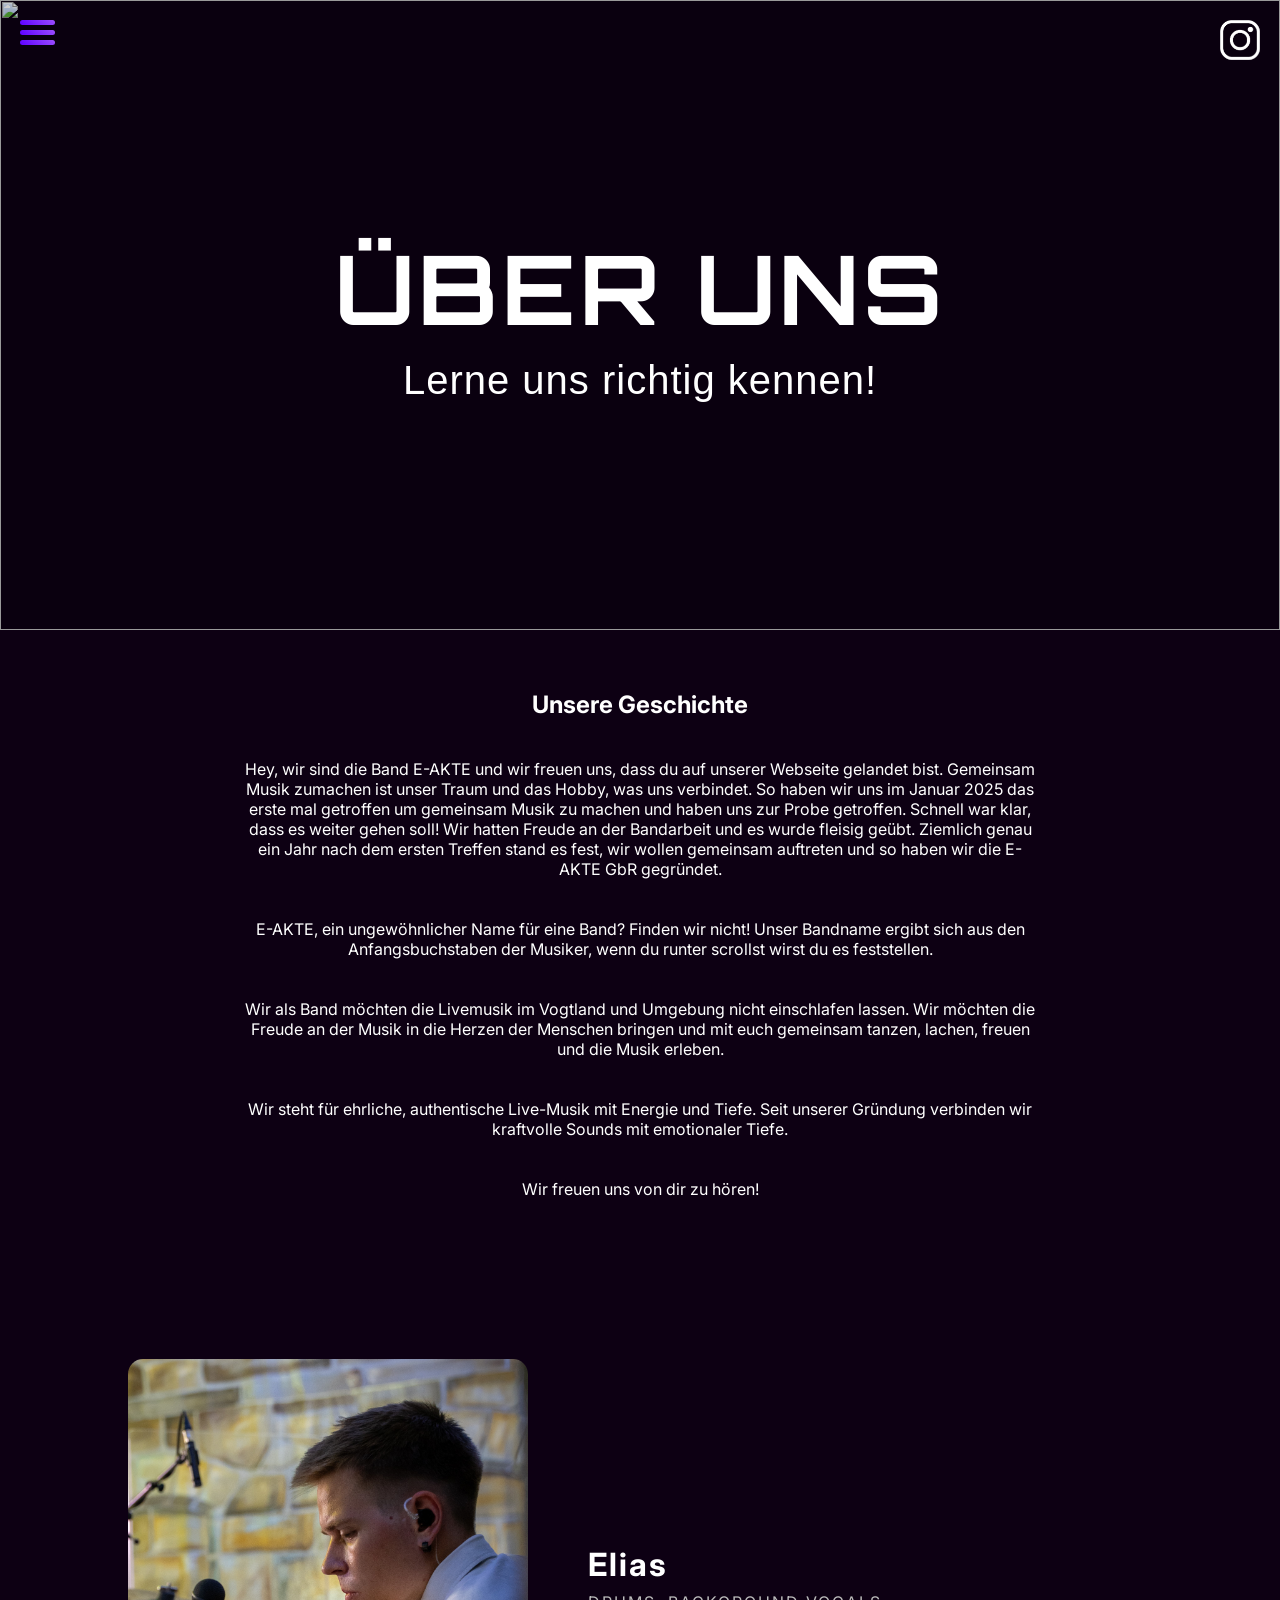
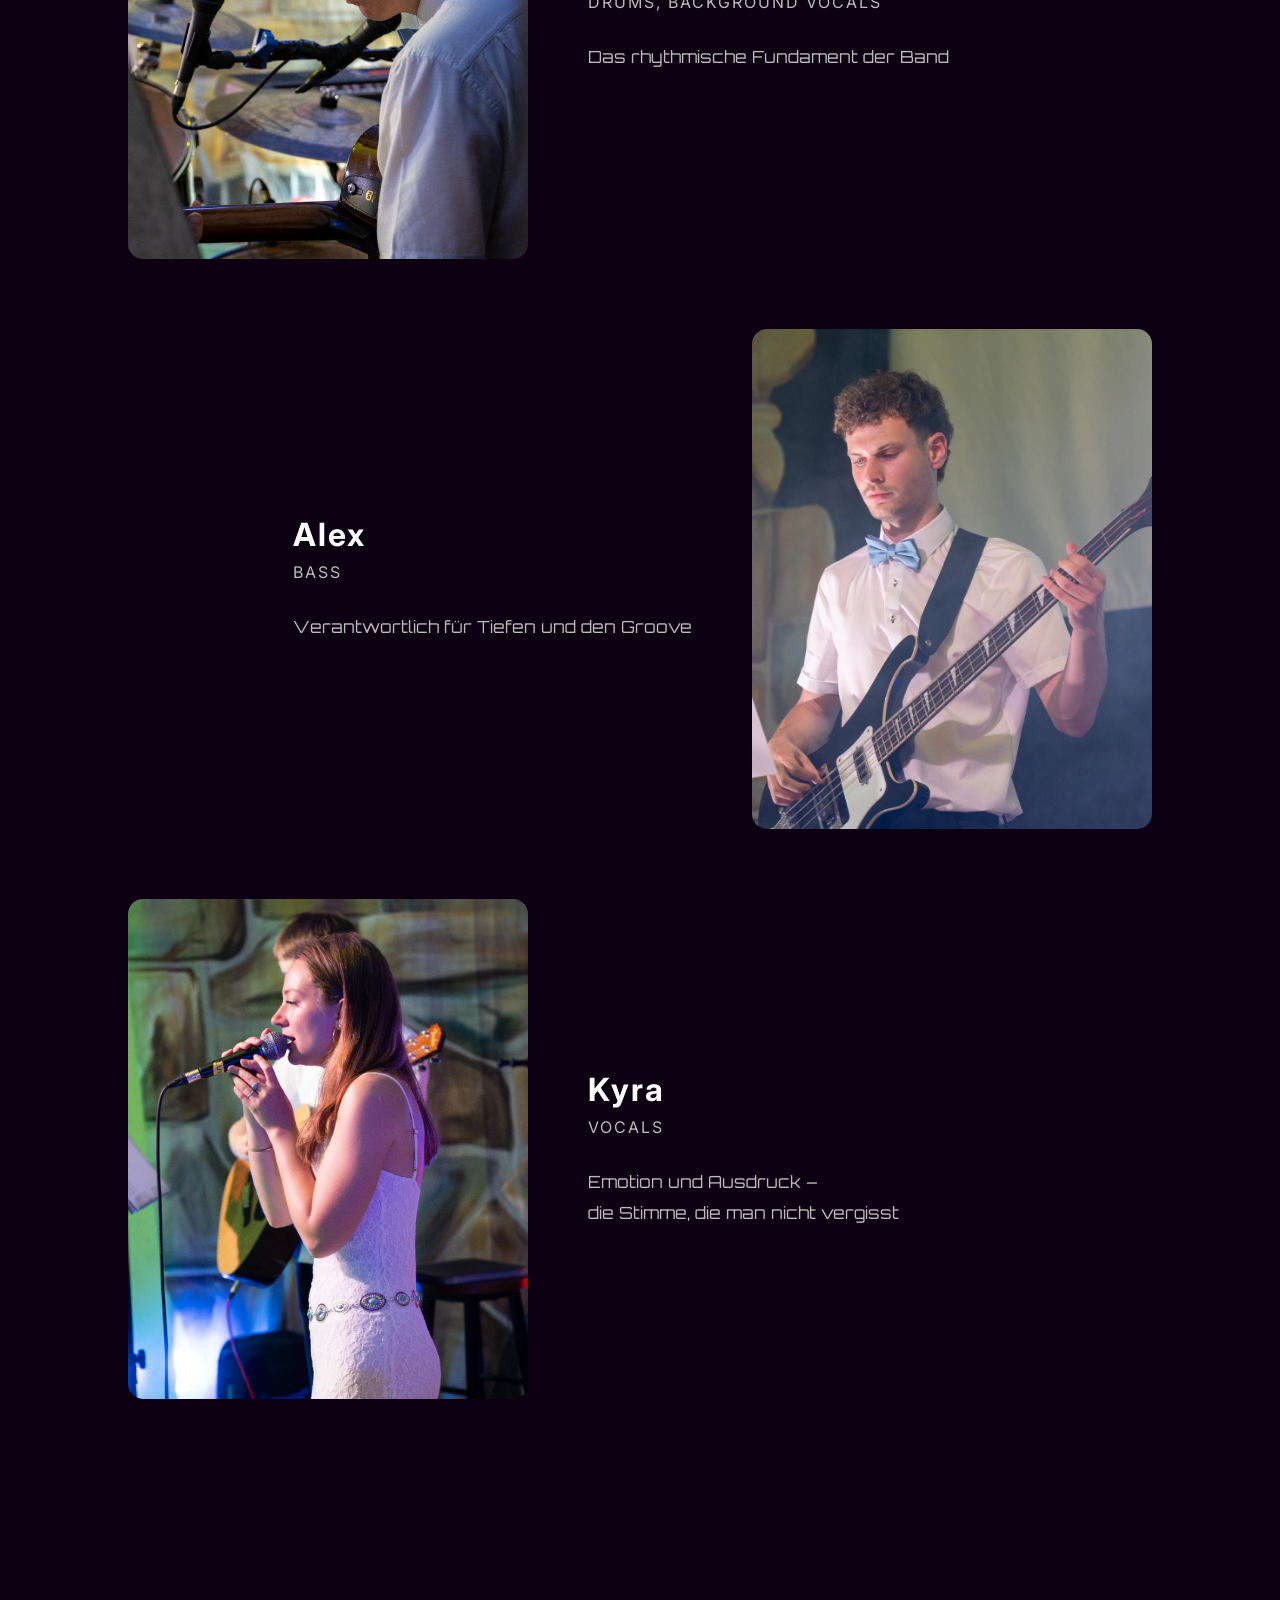
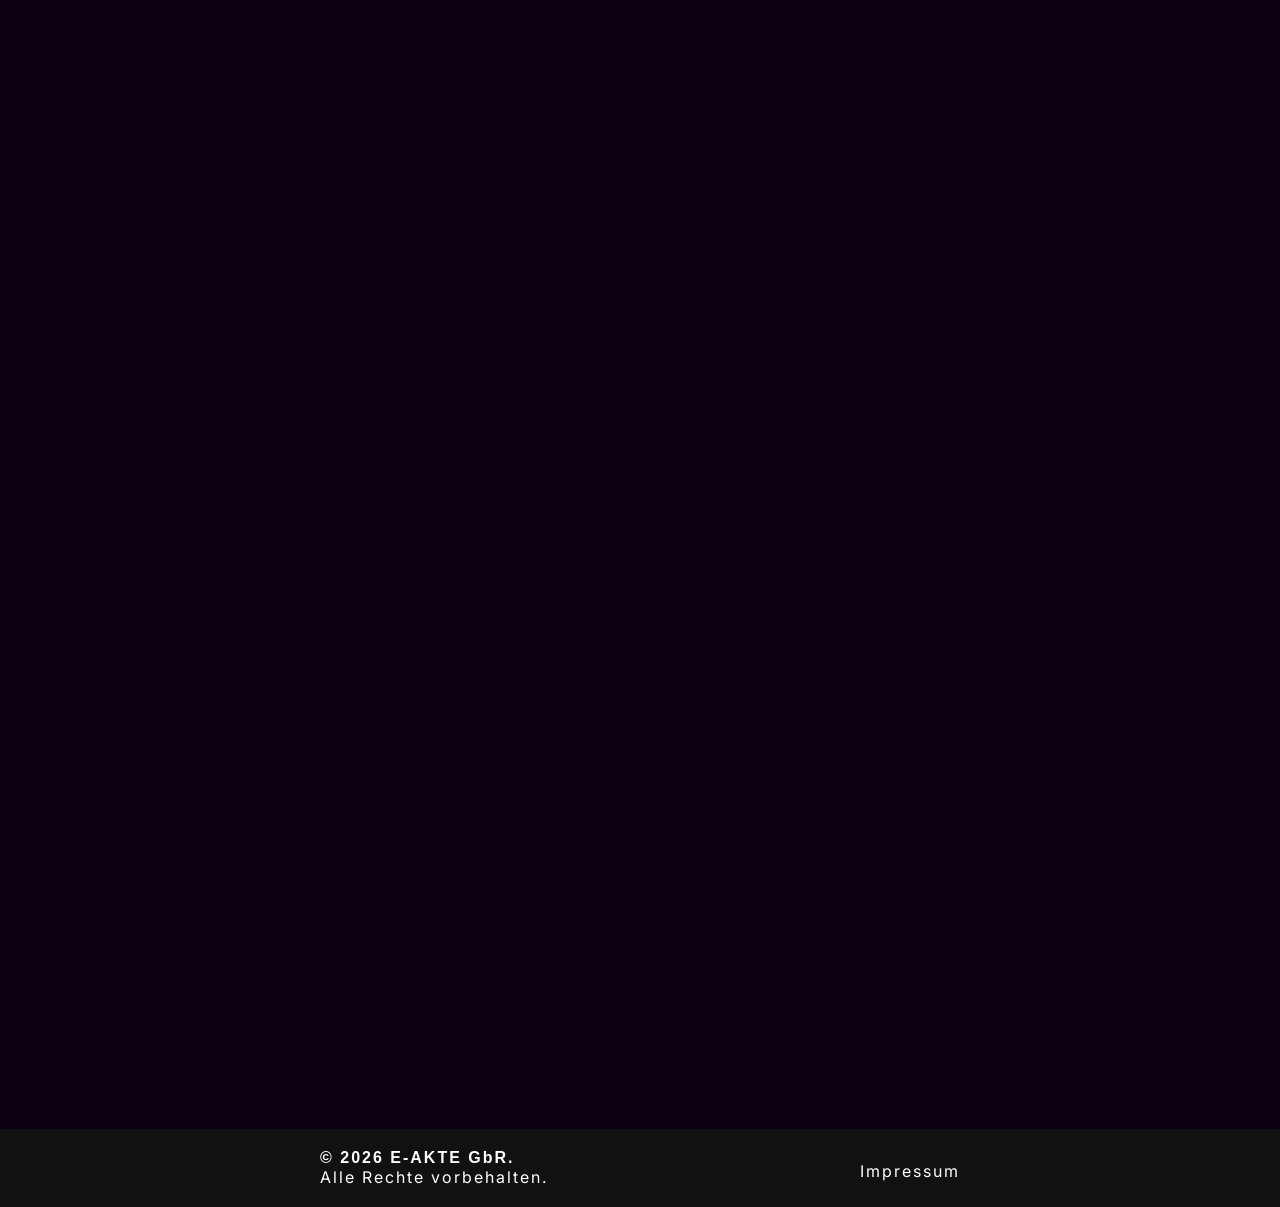
==== about.html @ b31c9beb "v0.1 Bandwebsite" ====
<!DOCTYPE html>
<html lang="de">
<head>
    <link href="https://fonts.googleapis.com/css2?family=Orbitron:wght@500;700&family=Inter:wght@300;400;500&display=swap" rel="stylesheet">
    <meta charset="UTF-8">
    <meta name="viewport" content="width=device-width, initial-scale=1.0">
    <title>Über Uns | E-AKTE</title>
    <link rel="stylesheet" href="style.css">
</head>
<body>


<!-- HERO -->
<header class="sub-hero">
    <img src="Bilder/IMG_6491.JPG" class="bg">
    <div class="overlay"></div>

    <div class="hero-content small">
        <h1 class="page-title">ÜBER UNS</h1>
        <p class="slogan" style="margin-top:10px;">Lerne uns richtig kennen!</p>
    </div>

    <!-- Instagram -->
    <a href="https://www.instagram.com/eakte.band?igsh=cmxIZTd5eHU3dXhm" target="_blank" class="social-icon">
        <img src="Bilder/INSTA.png" alt="Instagram">
    </a>

    <!-- Hamburger -->
    <div class="hamburger" id="hamburger">
        <span></span>
        <span></span>
        <span></span>
    </div>

    <!-- Side Menü -->
    <nav class="side-menu" id="side-menu">
        <a href="index.html">Home</a>
        <a href="live.html">Live</a>
        <a href="galerie.html">Galerie</a>
        <a href="contact.html">Kontakt</a>
    </nav>
</header>


<!-- STORY SECTION -->
<section class="about-section">
    <div class="about-container">
        <h2>Unsere Geschichte</h2>
        <p>
            Hey, wir sind die Band E-AKTE und wir freuen uns, dass du auf unserer Webseite gelandet bist.
            Gemeinsam Musik zumachen ist unser Traum und das Hobby, was uns verbindet. So haben wir uns
            im Januar 2025 das erste mal getroffen um gemeinsam Musik zu machen und haben uns zur Probe
            getroffen. Schnell war klar, dass es weiter gehen soll! Wir hatten Freude an der Bandarbeit
            und es wurde fleisig geübt. Ziemlich genau ein Jahr nach dem ersten Treffen stand es fest,
            wir wollen gemeinsam auftreten und so haben wir die E-AKTE GbR gegründet.
        </p>
        <p>
            E-AKTE, ein ungewöhnlicher Name für eine Band? Finden wir nicht!
            Unser Bandname ergibt sich aus den Anfangsbuchstaben der Musiker, wenn du runter scrollst wirst du es feststellen.
        </p>
        <p>
            Wir als Band möchten die Livemusik im Vogtland und Umgebung nicht einschlafen lassen.
            Wir möchten die Freude an der Musik in die Herzen der Menschen bringen und mit euch gemeinsam
            tanzen, lachen, freuen und die Musik erleben.
        </p>
        <p>
            Wir steht für ehrliche, authentische Live-Musik mit Energie und Tiefe.  
            Seit unserer Gründung verbinden wir kraftvolle Sounds mit emotionaler Tiefe.
        </p>
        <p>
            Wir freuen uns von dir zu hören!
        </p>
    </div>
</section>


<!-- MEMBERS SECTION -->
<section class="members-section">

    <div class="member fade-in">
        <img src="Bilder/drums.jpg">
        <div class="member-text">
            <h3>Elias</h3>
            <h4>Drums, Background Vocals</h4>
            <p>Das rhythmische Fundament der Band</p>
        </div>
    </div>

    <div class="member fade-in reverse">
        <img src="Bilder/bass.jpg">
        <div class="member-text">
            <h3>Alex</h3>
            <h4>Bass</h4>
            <p>Verantwortlich für Tiefen und den Groove</p>
        </div>
    </div>

    <div class="member fade-in">
        <img src="Bilder/vocals.jpg">
        <div class="member-text">
            <h3>Kyra</h3>
            <h4>Vocals</h4>
            <p>Emotion und Ausdruck – </p>
            <p>die Stimme, die man nicht vergisst</p>
        </div>
    </div>

    <div class="member fade-in reverse">
        <img src="Bilder/synth.jpg">
        <div class="member-text">
            <h3>Tristan</h3>
            <h4>Synthesizer, Orgel, Akkordeon</h4>
            <p>Atmosphäre, Fläche und moderne Klangwelten</p>
        </div>
    </div>

    <div class="member fade-in">
        <img src="Bilder/guitar.jpg">
        <div class="member-text">
            <h3>Emil</h3>
            <h4>Gitarre</h4>
            <p>Markante Riffs, energiegeladene Soli </p>
            <p>und treibende Dynamik</p>
        </div>
    </div>

</section>


<footer class="site-footer">
    <div class="footer-container">
        <div class="footer-left">
            <p class="band-name">© 2026 E-AKTE GbR.</p>
            <p>Alle Rechte vorbehalten.</p>
        </div>
        <div class="footer-right">
            <a href="impressum.html" class="footer-link">Impressum</a>
        </div>
    </div>
</footer>


<script>
// Hamburger
const hamburger = document.getElementById('hamburger');
const sideMenu = document.getElementById('side-menu');

hamburger.addEventListener('click', () => {
    sideMenu.classList.toggle('open');
    hamburger.classList.toggle('active');
});

// Auto-close beim Scrollen
window.addEventListener('scroll', () => {
    if(sideMenu.classList.contains('open')){
        sideMenu.classList.remove('open');
        hamburger.classList.remove('active');
    }
});

// Scroll Animation
const faders = document.querySelectorAll('.fade-in');

const appearOptions = {
    threshold: 0.3
};

const appearOnScroll = new IntersectionObserver(function(entries){
    entries.forEach(entry => {
        if(entry.isIntersecting){
            entry.target.classList.add('visible');
        } else {
            entry.target.classList.remove('visible');
        }
    });
}, appearOptions);

faders.forEach(fader => {
    appearOnScroll.observe(fader);
});

document.addEventListener("DOMContentLoaded", function(){

const scrollBtn = document.getElementById("scrollTopBtn");

window.addEventListener("scroll", function(){

    if(window.scrollY > window.innerHeight){
        scrollBtn.classList.add("show");
    }else{
        scrollBtn.classList.remove("show");
    }

});

scrollBtn.addEventListener("click", function(){

    window.scrollTo({
        top: 0,
        behavior: "smooth"
    });

});

});
</script>

<button id="scrollTopBtn">
    <span class="arrow-up"></span>
</button>

</body>
</html>
---- style.css ----
* {
    margin: 0;
    padding: 0;
    box-sizing: border-box;
}

body {
    font-family: 'Inter', sans-serif;
    background: #0d0013;
    color: white;
    overflow-x: hidden;
}

.social-icon {
    position: absolute;
    top: 20px;     /* Abstand vom oberen Rand */
    right: 20px;   /* Abstand vom rechten Rand */
    z-index: 3;    /* über Hero-Content */
    width: 40px;   /* Größe des Symbols */
    height: 40px;
    display: block;
    transition: transform 0.3s, opacity 0.3s;
}

.social-icon img {
    width: 100%;
    height: 100%;
    object-fit: contain;
}

/* Hover-Effekt */
.social-icon:hover {
    transform: scale(1.1);
    opacity: 0.8;
}

.hero {
    position: relative;
    height: 100vh;
    overflow: hidden;
}

.slogan {
    color: white;
    font-size: 2.5rem;
    text-align: center;
    margin-top: 20px;        
    font-family: 'Mistral', sans-serif;
    letter-spacing: 1px;

    opacity: 0;               /* unsichtbar starten */
    transform: translateY(20px); /* leicht nach unten verschoben */
    animation: fadeInUp 1.5s ease forwards;
    animation-delay: 0.5s;    /* Verzögerung nach Logo */
}

/* Keyframes für fade-in + Slide-up */
@keyframes fadeInUp {
    to {
        opacity: 1;
        transform: translateY(0);
    }
}

.bg {
    position: fixed;  
    width: 100%;
    height: 100%;
    object-fit: cover;
    top: 0;
    left: 0;
    z-index: -2;   
    transition: filter 0.1s linear;  /* weiche Übergänge */    
}
.overlay {
    position: absolute;     /* liegt nur über das Hintergrundbild */
    top: 0;
    left: 0;
    width: 100%;
    height: 100%;
    background: rgba(0,0,0,0.2); /* Ausgangsdunkelheit */
    z-index: 0;             /* unter Logo & Slogan */
    pointer-events: none;
    transition: background 0.1s linear;
}

.hero-content {
    position: relative;
    z-index: 2;             /* über Overlay */
    display: flex;
    flex-direction: column;
    align-items: center;
    justify-content: center;
    height: 100%;
}

/* Hamburger Icon */
.hamburger {
    position: absolute;
    top: 20px;
    left: 20px;
    display: flex;
    flex-direction: column;
    justify-content: space-between;
    width: 35px;    /* etwas breiter */
    height: 25px;   /* etwas höher */
    cursor: pointer;
    z-index: 5;
}

.hamburger span {
    display: block;
    height: 5px;    /* dicker */
    width: 100%;
    border-radius: 3px; /* runde Enden */
    background: linear-gradient(45deg, #5d00ff, #9c4eff); /* Lila-Blau Verlauf */
    transition: all 0.4s ease;
}
/* Hover-Effekt */
.hamburger:hover span {
    transform: scaleX(1.2);
    filter: brightness(1.2);
}


/* Responsive Anpassung */
@media (max-width: 768px) {
    .hamburger {
        width: 30px;
        height: 20px;
    }

    .hamburger span {
        height: 4px;
    }
}

/* Side Menu */
.side-menu {
    position: fixed;
    top: 0;
    left: -250px;         /* versteckt links */
    width: 250px;
    height: 100%;
    background: #111;
    display: flex;
    flex-direction: column;
    padding: 100px 20px; /* Abstand vom oberen Rand */
    gap: 20px;
    transition: left 0.3s ease;
    z-index: 4;
}

/* Side Menu Texte */
.side-menu a {
    color: white;
    text-decoration: none;
    font-family: 'Orbitron', sans-serif;
    font-size: 1.8rem;                  /* groß und gut lesbar */
    letter-spacing: 2px;
    transition: all 0.3s ease;
    padding: 10px 0;
}

/* Hover Effekt */
.side-menu a:hover {
    color: #5d00ff;                     /* Lila passend zum Hamburger */
    transform: scale(1.1);              /* leicht vergrößern */
    text-shadow: 0 0 10px rgba(93,0,255,0.6);
}

/* Active state - geöffnet */
.side-menu.open {
    left: 0;
}

/* Animierte Öffnung */
.hamburger.active span:nth-child(1) {
    transform: rotate(45deg) translate(6px, 6px);
    background: linear-gradient(45deg, #ff6fcf, #5d00ff);
}

.hamburger.active span:nth-child(2) {
    opacity: 0;
}

.hamburger.active span:nth-child(3) {
    transform: rotate(-45deg) translate(6px, -6px);
    background: linear-gradient(45deg, #ff6fcf, #5d00ff);
}

/* Hover-Effekt */
.hamburger:hover {
    transform: scale(1.1);
    opacity: 0.8;
}

.logo {
    position: relative;      /* war vorher absolute */
    width: 90vw;
    max-width: 900px;
    margin-bottom: 30px;     /* Abstand zum Slogan */
    transform: translateY(-10%); /* leicht nach oben */
    z-index: 2;
}


/* Slide Effekt */
@keyframes slideUp {
    from {
        background-position: center 80%;
    }
    to {
        background-position: center 30%;
    }
}

/* MENU SECTION */

/* Menü-Section füllt Bildschirm */
/* Menü-Section */
.menu-section {
    width: 100%;
    height: 100vh;
    display: flex;
    justify-content: center;
    align-items: center;
    padding: 20px;
}

/* Container als Grid 2x2 */
.menu-container {
    display: grid;
    grid-template-columns: repeat(2, 1fr);
    grid-template-rows: repeat(2, 1fr);
    gap: 20px;
    width: 90%;
    max-width: 1200px;
    height: 90%;
}

/* Buttons Desktop: rechteckig */
.menu-button {
    font-family: 'Orbitron', sans-serif;
    padding: 20px;
    position: relative;
    display: flex;
    justify-content: center;
    align-items: center;
    text-decoration: none;
    color: white;
    font-size: clamp(2rem, 4vw, 3.5rem);
    font-weight: bold;
    letter-spacing: 1px;
    border-radius: 10px;
    overflow: hidden;
    background-size: cover;
    background-position: center;
    background-repeat: no-repeat;
    transition: transform 0.3s, color 0.3s, background 0.3s;
}

/* Overlay */
.menu-button::before {
    content: '';
    position: absolute;
    top: 0; left: 0;
    width: 100%; height: 100%;
    background: rgba(0,0,0,0.3);
    z-index: 0;
    border-radius: 10px;
    transition: background 0.3s;
}

/* Text über Overlay */
.menu-button {
    position: relative;
    z-index: 1;
}

/* Text im Button */
.menu-button span {
    display: block;
    width: 100%;
    text-align: center;
    transition: all 0.3s ease;
    font-family: 'Orbitron', sans-serif;
    font-size: 2.5rem;
    color: white; /* Ausgangsfarbe */
    z-index: 2;   /* sicherstellen, dass Text über Overlay liegt */
}

.menu-button:hover span {
    font-size: 4.2rem;            /* Schrift deutlich größer */
    color: black;  /* wichtig, überschreibt andere Regeln */
    letter-spacing: 1px;
}

/* Hover */
.menu-button:hover::before {
    background: rgba(255,255,255,0.7);
}
/* Hover Effekt */
.menu-button:hover {
    transform: scale(1.05);       /* Feld leicht größer */
}

/* MEDIA QUERY: Mobile → quadratische Buttons */
@media (max-width: 768px) {
    .menu-container {
        width: 100%;
        height: auto;       /* Höhe passt sich an */
    }

    .menu-button {
        aspect-ratio: 1 / 1;  /* Höhe = Breite */
        font-size: 1.5rem;    /* kleinere Schrift für Mobile */
        padding: 10px;        /* etwas weniger Padding */
    }

    .menu-button span {
        font-size: 1.5rem;    /* Schrift im Button anpassen */
    }

    .menu-button:hover span {
        font-size: 2rem;      /* etwas Vergrößerung beim Hover */
    }
}

/* Footer Grundstil */
.site-footer {
    width: 100%;
    padding: 20px 0;
    letter-spacing: 2px;
    background: #111;
    display: flex;
    justify-content: center;  /* Footer-Inhalt zentrieren */
}

.footer-container {
    display: flex;
    justify-content: space-between;  /* links/rechts maximal auseinander */
    align-items: center;
    width: 50%;                     /* Container breiter = mehr Abstand */
    max-width: 1200px;              /* optional für große Bildschirme */
    flex-wrap: wrap;
}

.footer-left p {
    margin: 0;
}

.band-name {
    font-family: 'Mistral', sans-serif;
    font-weight: bold;
    font-size: 1rem;
}

.footer-right {
    margin-top: 5px;  /* für kleine Screens */
}

.footer-link {
    color: white;
    text-decoration: none;
    transition: color 0.3s;
}

.footer-link:hover {
    color: #ccc;
}






/* CSS für Über uns */

/* SUB HERO */
.sub-hero {
    height: 70vh;
    position: relative;
    overflow: hidden;
}

.sub-hero .bg {
    position: absolute;
    width: 100%;
    height: 100%;
    object-fit: cover;
}

.page-title {
    font-family: 'Orbitron', sans-serif;
    color: white;
    font-size: clamp(3rem, 8vw, 6rem);
    letter-spacing: 4px;
}

/* ABOUT SECTION */
.about-section {
    padding: 60px 20px 60px 20px;
    text-align: center;
    background: #0d0013;
    color: white;
}

.about-section h2 {
    margin-bottom: 40px;
}

.about-section p {
    margin-bottom: 40px; /* Abstand zwischen den Absätzen größer */
}

.about-container {
    max-width: 800px;
    margin: auto;
}

/* MEMBERS */
.members-section {
    padding: 60px 10% 120px 10%;
    background: #0d0013;
}

.member.reverse {
    flex-direction: row-reverse;
}

.member img {
    width: 400px;
    height: 500px;
    object-fit: cover;
    border-radius: 15px;
}

/* Abstand zwischen Bandmitgliedern verkleinern */
.member {
    display: flex;
    align-items: center;
    gap: 60px;
    margin-bottom: 70px; /* vorher 120px */
}

/* Name */
.member-text h3 {
    font-size: 2rem;
    margin-bottom: 8px;
    letter-spacing: 2px;
    color: white;
}

/* Instrument */
.member-text h4 {
    font-size: 1rem;
    font-weight: 400;
    letter-spacing: 2px;
    color: #bbb;
    margin-bottom: 30px; /* MEHR Abstand zur Beschreibung */
    text-transform: uppercase;
}

/* Beschreibung */
.member-text p {
    font-family: 'Orbitron', sans-serif;
    color: #bbb;
    line-height: 1.8;
    font-size: 1.05rem;
}


.member-text {
    color: white;
    max-width: 500px;
}


/* Fade Animation */
.fade-in {
    opacity: 0;
    transform: translateY(40px);
    transition: all 1.2s cubic-bezier(.17,.67,.83,.67);
}

.fade-in.visible {
    opacity: 1;
    transform: translateY(0);
}

/* Responsive */
@media (max-width: 900px) {
    .member {
        flex-direction: column !important;
        text-align: center;
    }

    .member img {
        width: 100%;
        height: auto;
    }
}



/* KONTAKT INFO */
.contact-section {
    padding: 100px 10%;
    background: #0d0013;
    color: white;
    display: flex;
    justify-content: center;
    align-items: center;
    flex-direction: column;
    text-align: center;
}

.contact-container {
    max-width: 600px;
    width: 100%;
}

.contact-container h2 {
    font-size: 2.5rem;
    margin-bottom: 15px;
}

.contact-container p {
    margin-bottom: 20px;
    color: #aaa;
    line-height: 1.6;
}

.contact-info p {
    font-size: 1.2rem;
    margin: 10px 0;
}

.contact-info a {
    color: white;
    text-decoration: underline;
    transition: color 0.3s;
}

.contact-info a:hover {
    color: #ccc;
}

/* Responsive */
@media (max-width: 768px) {
    .contact-container {
        padding: 0 20px;
    }

    .contact-container h2 {
        font-size: 2rem;
    }

    .contact-info p {
        font-size: 1rem;
    }
}

@media (max-width: 768px) {

    .site-footer {
        padding: 10px 0;   /* vorher 20px → halb so hoch */
    }

    .footer-container {
        width: 90%;        /* statt 50%, besser für Mobile */
    }

    .footer-left p,
    .footer-link {
        font-size: 0.8rem; /* kleinere Schrift */
    }

    .band-name {
        font-size: 0.9rem;
    }
}


/* GALLERY SECTION */
.gallery-section {
    padding: 80px 10%;
    background: #0d0013;
    color: white;
}

.gallery-text {
    text-align: center;
    margin-bottom: 40px;  /* Abstand zwischen Text und Galerie */
}

.gallery-container {
    display: grid;
    grid-template-columns: repeat(auto-fit, minmax(200px, 1fr));
    gap: 15px;
}

/* Bilder */
.gallery-item {
    width: 100%;
    height: 200px;
    object-fit: cover;
    border-radius: 10px;
    cursor: pointer;
    transition: transform 0.3s;
    display: block;
}

.gallery-item:hover {
    transform: scale(1.05);
}



/* LIGHTBOX */
.lightbox {
    display: none;
    position: fixed;
    z-index: 2000;
    top: 0; left: 0;
    width: 100%;
    height: 100%;
    background: rgba(0,0,0,0.9);
    justify-content: center;
    align-items: center;
}

.lightbox-img {
    max-width: 85vw;
    max-height: 85vh;
    width: auto;
    height: auto;
    object-fit: contain;
    border-radius: 10px;
}

.lightbox .close {
    position: absolute;
    top: 20px;
    right: 30px;
    color: white;
    font-size: 3rem;
    cursor: pointer;
    font-weight: bold;
}


/* LIGHTBOX ARROWS */
.arrow {
    position: absolute;
    top: 50%;
    transform: translateY(-50%);
    font-size: 3rem;
    color: white;
    cursor: pointer;
    padding: 10px;
    user-select: none;
}

.arrow.left { left: 30px; }
.arrow.right { right: 30px; }

.arrow:hover {
    opacity: 0.7;
}

/* Bildzähler */
.image-counter {
    position: absolute;
    bottom: 20px;
    left: 50%;
    transform: translateX(-50%);
    color: white;
    font-size: 1rem;
    letter-spacing: 2px;
    background: rgba(0,0,0,0.5);
    padding: 6px 12px;
    border-radius: 6px;
}

/* Mobile kleiner */
@media (max-width: 768px) {
    .arrow {
        font-size: 2rem;
    }
}



.live-section {
    padding: 50px 5%;
    background: #000;
    display: flex;
    flex-direction: column;
    gap: 40px; /* Abstand zwischen Überschrift, Text und Boxen */
    align-items: center;
    text-align: center;
}

.live-section h2 {
    font-size: 2.5rem;
    margin-bottom: 10px;
}

.live-section p {
    font-size: 1.1rem;
    color: #bbb;
    margin-bottom: 40px;
    max-width: 800px;
}

.live-container {
    max-width: 900px;
    width: 100%;
    display: flex;
    flex-direction: column;
    gap: 30px;
    margin: auto;
}

.live-event {
    background: rgba(25,30,70,0.9);
    padding: 25px 30px;
    border-radius: 15px;
    cursor: pointer;
    transition: transform 0.3s, background 0.3s;
    text-align: left;
}

.live-event:hover {
    transform: translateY(-3px);
    background: rgba(35,40,90,0.95);
}

.live-event h3 {
    font-size: 1.8rem;
    margin-bottom: 8px;
    color: white;
    letter-spacing: 1px;
}

.live-event p {
    font-size: 1rem;
    margin: 5px 0;
    color: #bbb;
}

/* Hinweistext wenn keine Termine geplant sind */
.live-note {
    text-align: center;       /* zentriert den Text */
    font-size: 1.1rem;
    color: #bbb;
    max-width: 100%;          /* volle Breite erlauben */
    margin: 0 auto 40px auto; /* Block zentriert und Abstand unten */
    line-height: 1.6;         /* angenehmes Lesen */
    word-break: normal;        /* keine Zwangszeilenumbrüche */
}

/* Versteckte Details */
.live-details {
    max-height: 0;
    overflow: hidden;
    transition: max-height 0.5s ease, padding 0.5s ease;
    padding: 0;
    color: #ccc;
    font-size: 0.95rem;
    line-height: 1.5rem;
}

/* Wenn geöffnet */
.live-event.active .live-details {
    max-height: 300px;
    padding-top: 10px;
}


/* WILLKOMMEN SECTION */

.welcome-section{
    padding: 100px 10%;
    background: #12001a00;
}

.welcome-container{
    max-width: 1100px;
    margin: auto;
    display: flex;
    align-items: center;
    gap: 60px;
}

.welcome-image img{
    width: 500px;
    aspect-ratio: 16 / 9;
    object-fit: cover;
    border-radius: 15px;
}

.welcome-text{
    max-width: 600px;
}

.welcome-text h2{
    font-size: 2.5rem;
    margin-bottom: 25px;
    letter-spacing: 2px;
}

.welcome-text p{
    margin-bottom: 18px;
    line-height: 1.6;
    color: #ccc;
}

.welcome-signature{
    margin-top: 25px;
    font-style: italic;
    color: #fff;
}

/* Responsive */
@media (max-width: 900px){

    .welcome-container{
        flex-direction: column;
        text-align: center;
    }

    .welcome-image img{
        width: 100%;
        height: auto;
    }
}

/* Scroll to Top Button */

#scrollTopBtn{
    position: fixed;
    bottom: 40px;
    right: -80px;
    width: 55px;
    height: 55px;
    border-radius: 50%;
    border: none;
    background: linear-gradient(135deg,#2b0a3a,#4b1f6e);
    cursor: pointer;
    opacity: 0;
    transition: all 0.5s ease;
    z-index: 9999;

    display:flex;
    align-items:center;
    justify-content:center;

    box-shadow: 0 10px 25px rgba(0,0,0,0.6);
}

/* sichtbar */
#scrollTopBtn.show{
    right: 30px;
    opacity: 1;
}

/* Hover */
#scrollTopBtn:hover{
    transform: scale(1.1);
    box-shadow: 0 0 15px rgba(140,80,255,0.6);
}

/* Pfeil */
.arrow-up{
    width: 12px;
    height: 12px;
    border-left: 3px solid white;
    border-top: 3px solid white;
    transform: rotate(45deg);
    margin-top: 5px;
}
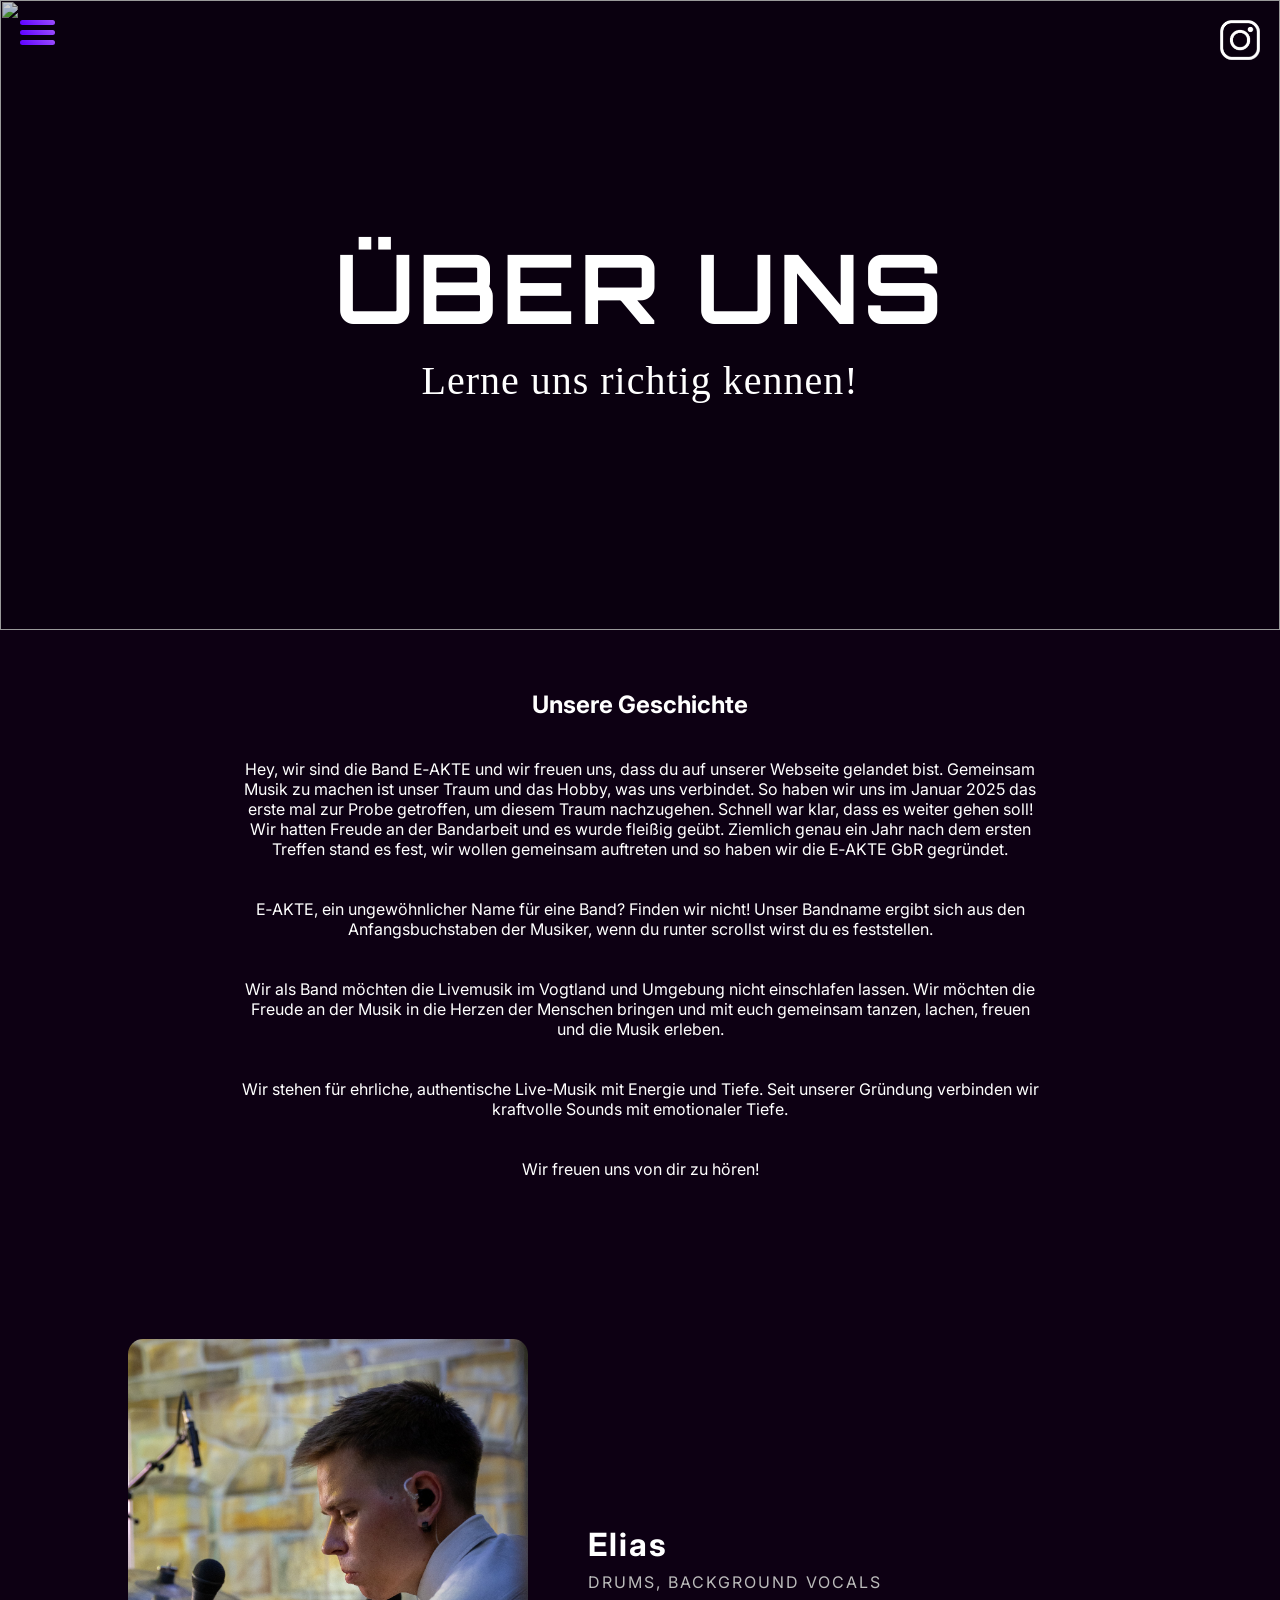
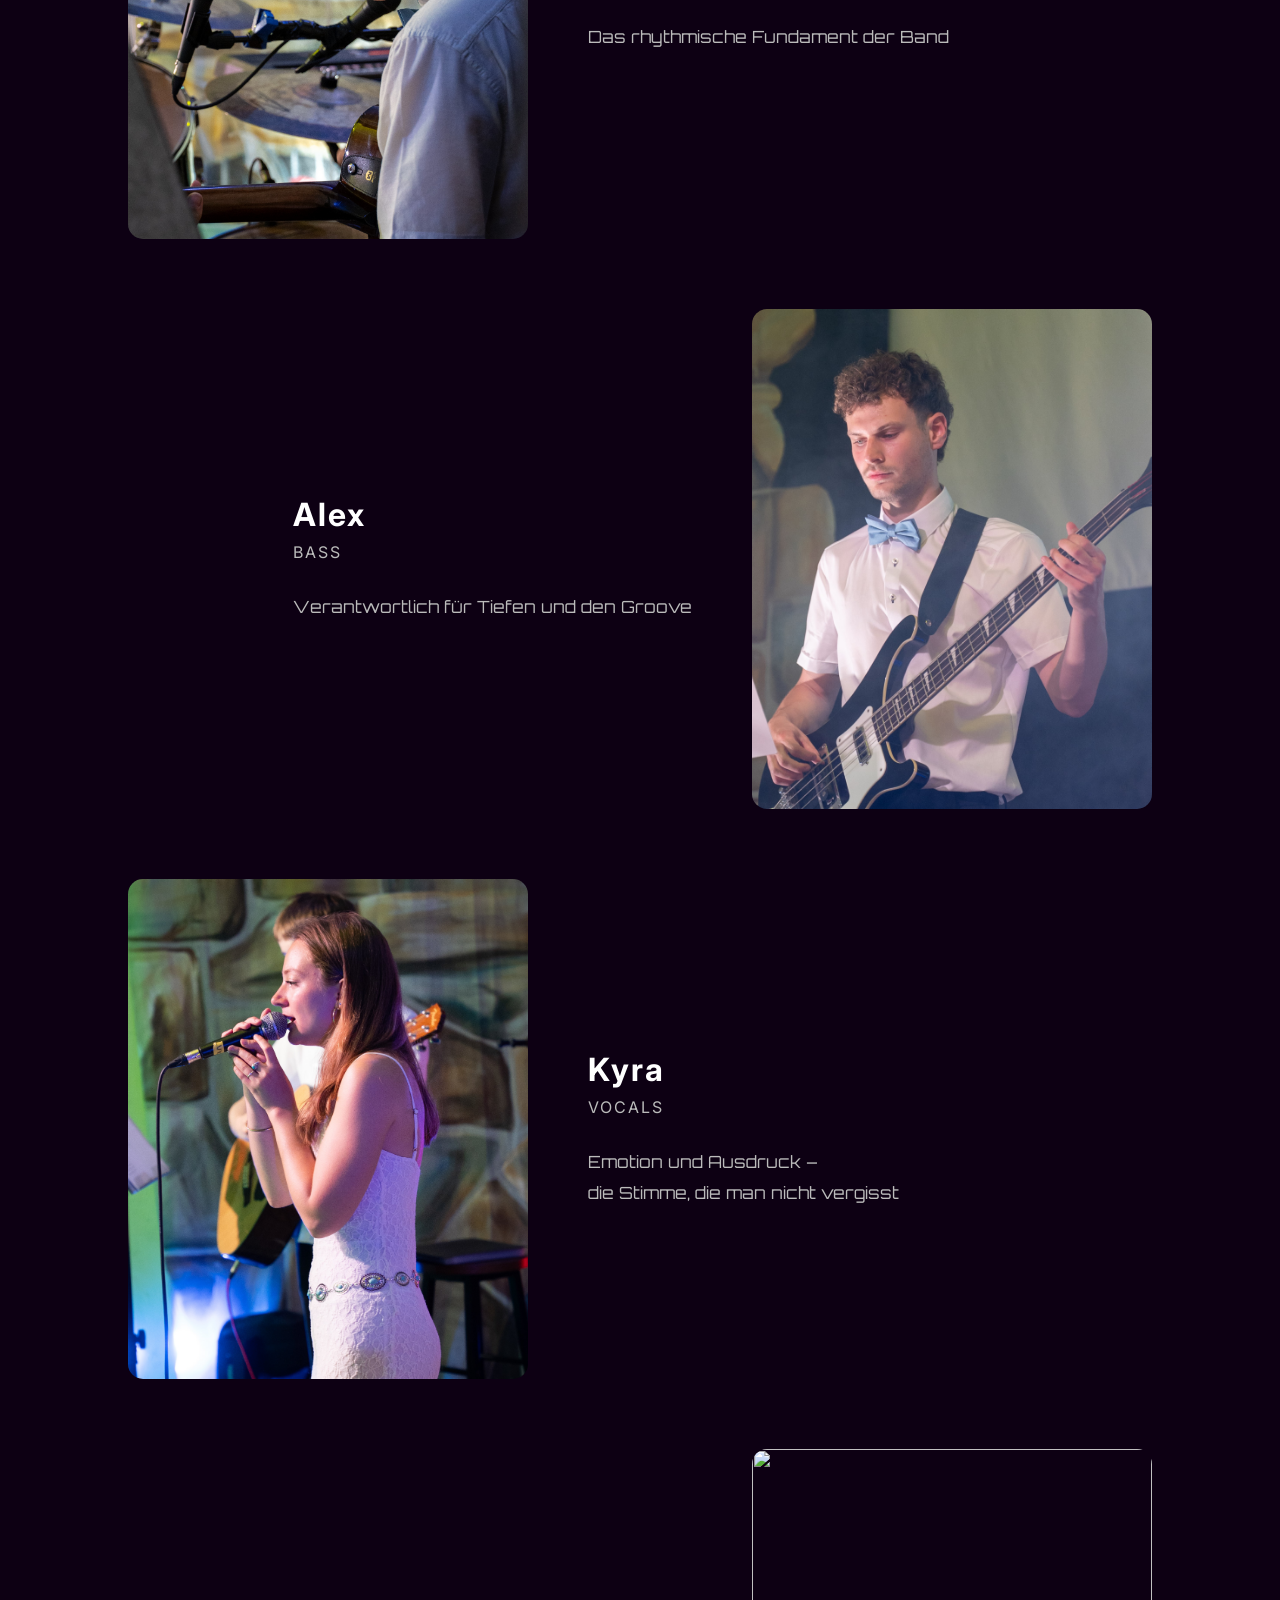
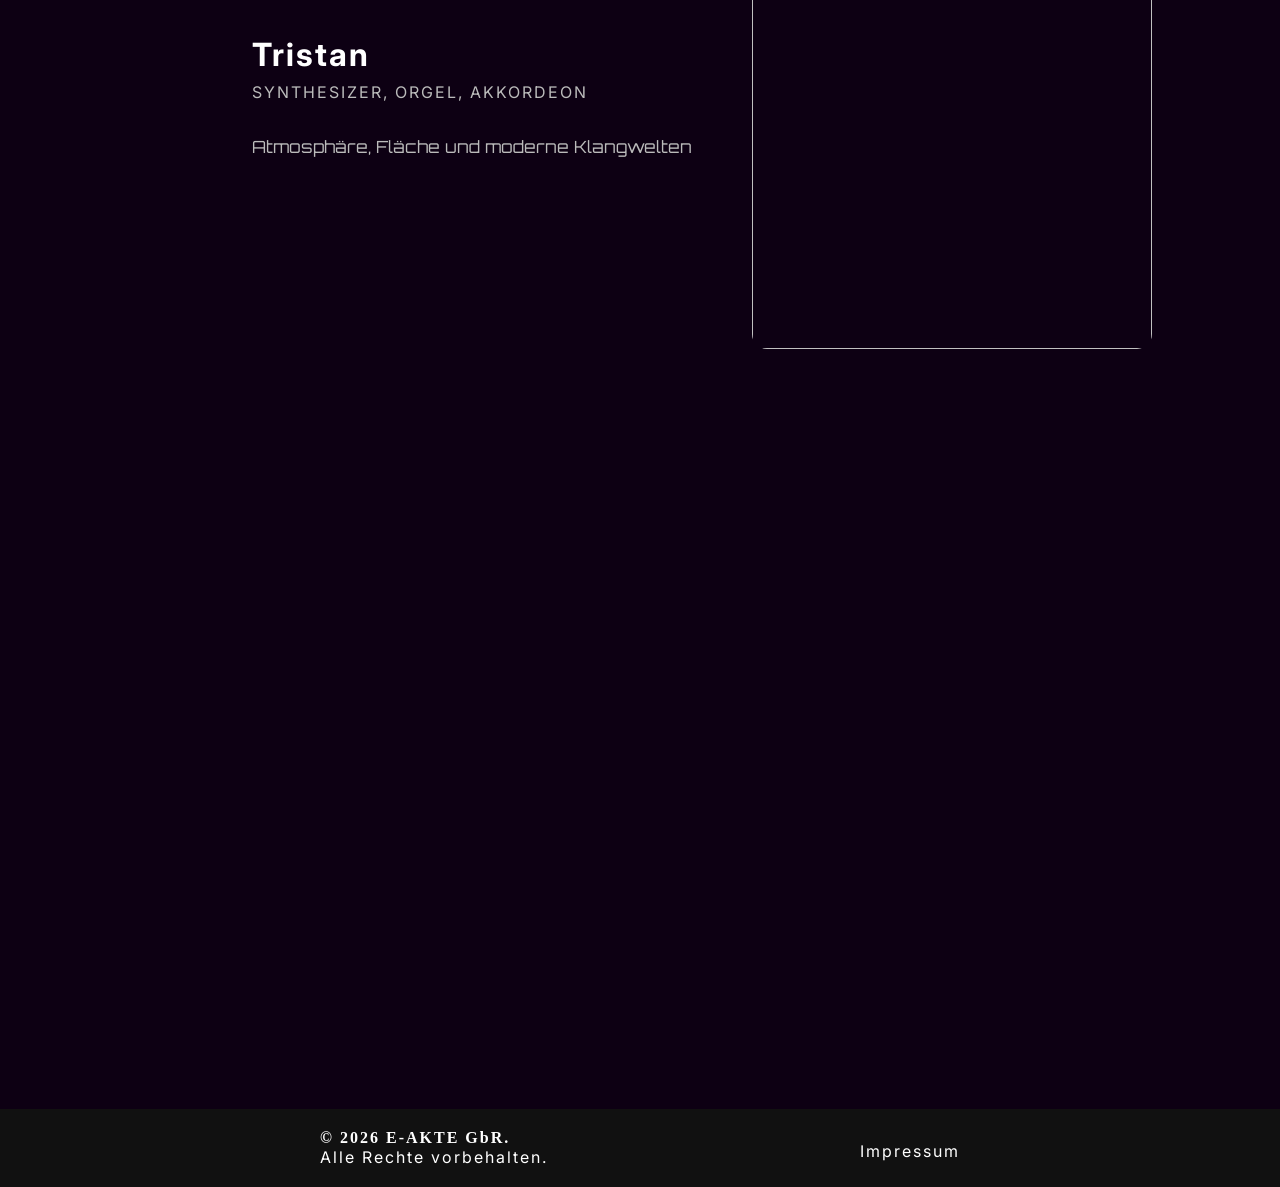
==== commit c41df303: "v0.2" ====
--- a/about.html
+++ b/about.html
@@ -4,7 +4,7 @@
     <link href="https://fonts.googleapis.com/css2?family=Orbitron:wght@500;700&family=Inter:wght@300;400;500&display=swap" rel="stylesheet">
     <meta charset="UTF-8">
     <meta name="viewport" content="width=device-width, initial-scale=1.0">
-    <title>Über Uns | E-AKTE</title>
+    <title>Über Uns | E&#8209;AKTE</title>
     <link rel="stylesheet" href="style.css">
 </head>
 <body>
@@ -47,24 +47,26 @@
     <div class="about-container">
         <h2>Unsere Geschichte</h2>
         <p>
-            Hey, wir sind die Band E-AKTE und wir freuen uns, dass du auf unserer Webseite gelandet bist.
-            Gemeinsam Musik zumachen ist unser Traum und das Hobby, was uns verbindet. So haben wir uns
-            im Januar 2025 das erste mal getroffen um gemeinsam Musik zu machen und haben uns zur Probe
-            getroffen. Schnell war klar, dass es weiter gehen soll! Wir hatten Freude an der Bandarbeit
-            und es wurde fleisig geübt. Ziemlich genau ein Jahr nach dem ersten Treffen stand es fest,
-            wir wollen gemeinsam auftreten und so haben wir die E-AKTE GbR gegründet.
-        </p>
-        <p>
-            E-AKTE, ein ungewöhnlicher Name für eine Band? Finden wir nicht!
-            Unser Bandname ergibt sich aus den Anfangsbuchstaben der Musiker, wenn du runter scrollst wirst du es feststellen.
-        </p>
-        <p>
-            Wir als Band möchten die Livemusik im Vogtland und Umgebung nicht einschlafen lassen.
-            Wir möchten die Freude an der Musik in die Herzen der Menschen bringen und mit euch gemeinsam
-            tanzen, lachen, freuen und die Musik erleben.
-        </p>
-        <p>
-            Wir steht für ehrliche, authentische Live-Musik mit Energie und Tiefe.  
+            Hey, wir sind die Band E&#8209;AKTE und wir freuen uns, dass du auf unserer Webseite 
+            gelandet bist. Gemeinsam Musik zu machen ist unser Traum und das Hobby, was uns 
+            verbindet. So haben wir uns im Januar 2025 das erste mal zur Probe getroffen, 
+            um diesem Traum nachzugehen. Schnell war klar, dass es weiter gehen soll! 
+            Wir hatten Freude an der Bandarbeit und es wurde fleißig geübt. Ziemlich genau 
+            ein Jahr nach dem ersten Treffen stand es fest, wir wollen gemeinsam auftreten 
+            und so haben wir die E&#8209;AKTE GbR gegründet.
+        </p>
+        <p>
+            E&#8209;AKTE, ein ungewöhnlicher Name für eine Band? 
+            Finden wir nicht! Unser Bandname ergibt sich aus den Anfangsbuchstaben 
+            der Musiker, wenn du runter scrollst wirst du es feststellen.
+        </p>
+        <p>
+            Wir als Band möchten die Livemusik im Vogtland und Umgebung nicht einschlafen 
+            lassen. Wir möchten die Freude an der Musik in die Herzen der Menschen bringen 
+            und mit euch gemeinsam tanzen, lachen, freuen und die Musik erleben.
+        </p>
+        <p>
+            Wir stehen für ehrliche, authentische Live-Musik mit Energie und Tiefe. 
             Seit unserer Gründung verbinden wir kraftvolle Sounds mit emotionaler Tiefe.
         </p>
         <p>
@@ -119,8 +121,8 @@
         <div class="member-text">
             <h3>Emil</h3>
             <h4>Gitarre</h4>
-            <p>Markante Riffs, energiegeladene Soli </p>
-            <p>und treibende Dynamik</p>
+            <p>Markante Riffs, energiegeladene</p>
+            <p>Soli und treibende Dynamik</p>
         </div>
     </div>
 
@@ -130,7 +132,7 @@
 <footer class="site-footer">
     <div class="footer-container">
         <div class="footer-left">
-            <p class="band-name">© 2026 E-AKTE GbR.</p>
+            <p class="band-name">© 2026 E&#8209;AKTE GbR.</p>
             <p>Alle Rechte vorbehalten.</p>
         </div>
         <div class="footer-right">
--- a/style.css
+++ b/style.css
@@ -2,6 +2,14 @@
     margin: 0;
     padding: 0;
     box-sizing: border-box;
+}
+
+@font-face {
+    font-family: 'MistralCustom';
+    src: url('fonts/Mistral.woff2') format('woff2'),
+         url('fonts/Mistral.ttf') format('truetype');
+    font-weight: normal;
+    font-style: normal;
 }
 
 body {
@@ -45,7 +53,7 @@
     font-size: 2.5rem;
     text-align: center;
     margin-top: 20px;        
-    font-family: 'Mistral', sans-serif;
+    font-family: 'MistralCustom', cursive;
     letter-spacing: 1px;
 
     opacity: 0;               /* unsichtbar starten */
@@ -351,7 +359,7 @@
 }
 
 .band-name {
-    font-family: 'Mistral', sans-serif;
+    font-family: 'MistralCustom', cursive;
     font-weight: bold;
     font-size: 1rem;
 }
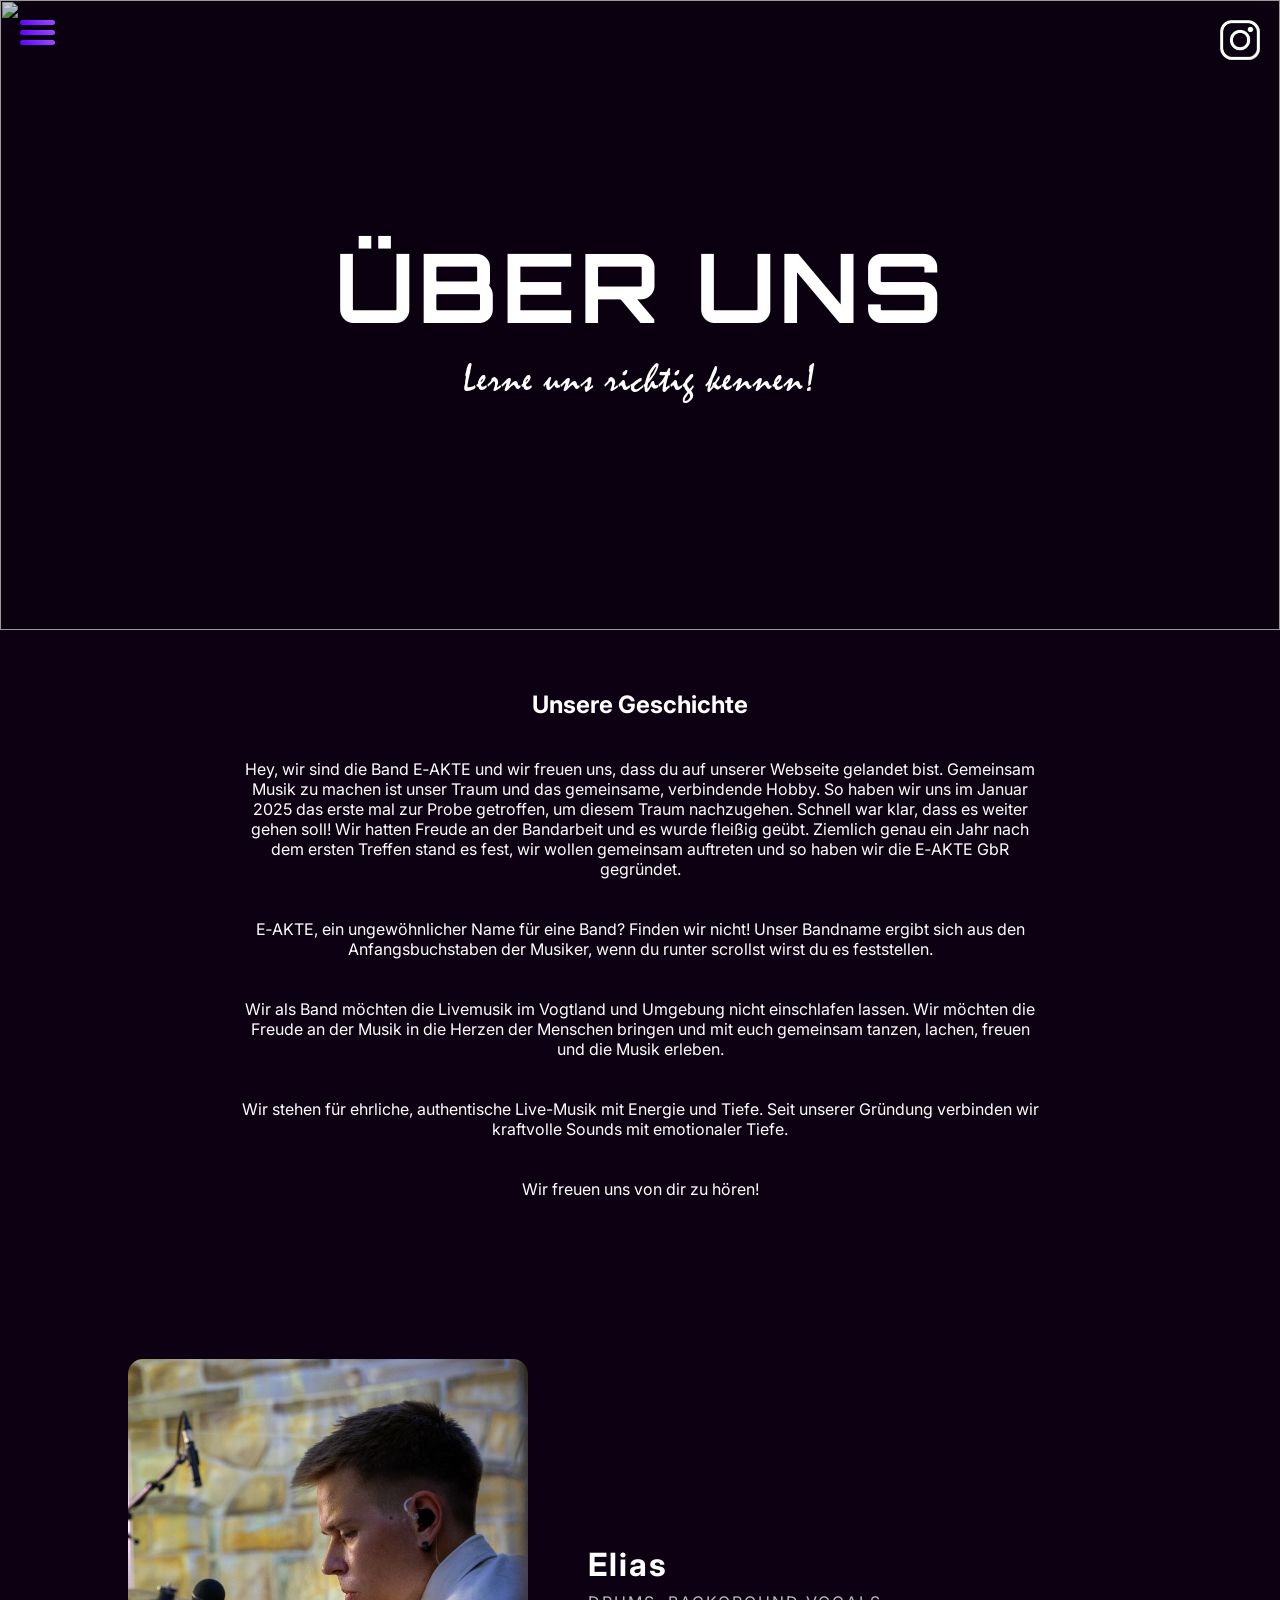
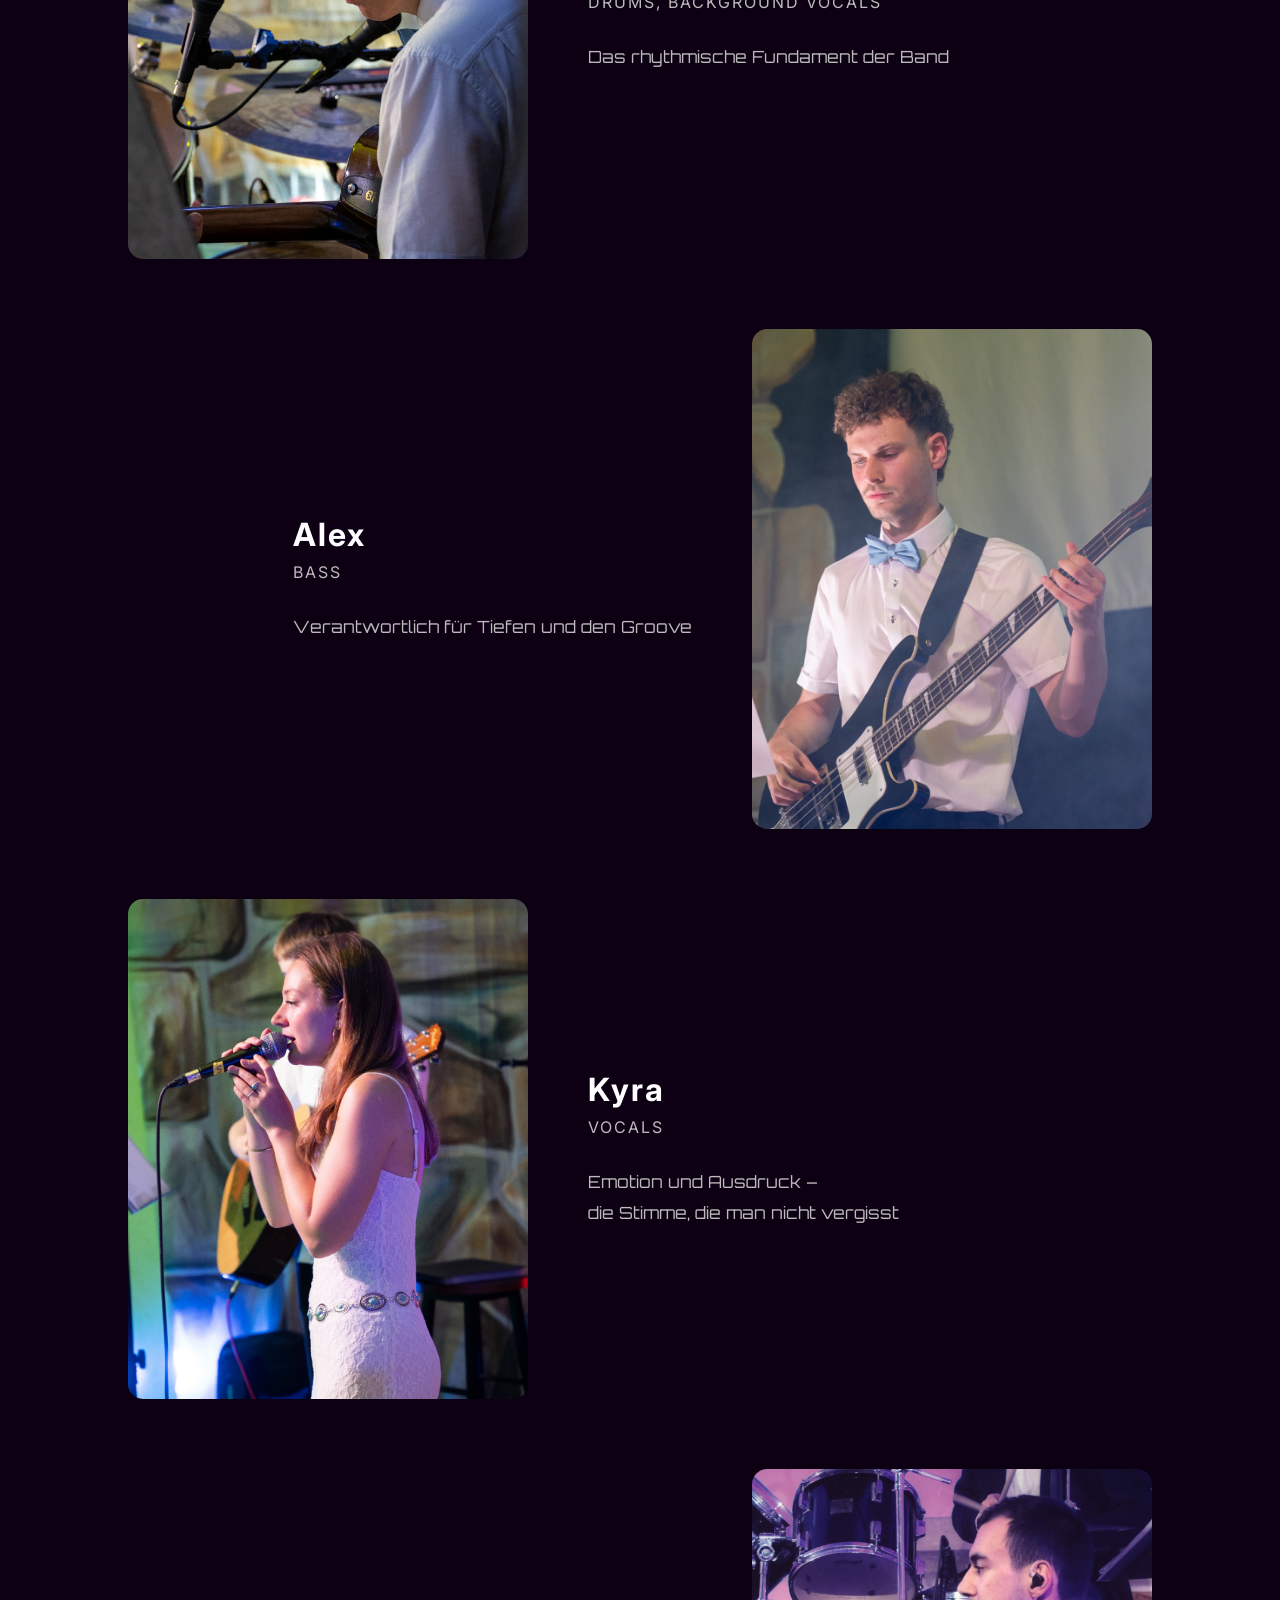
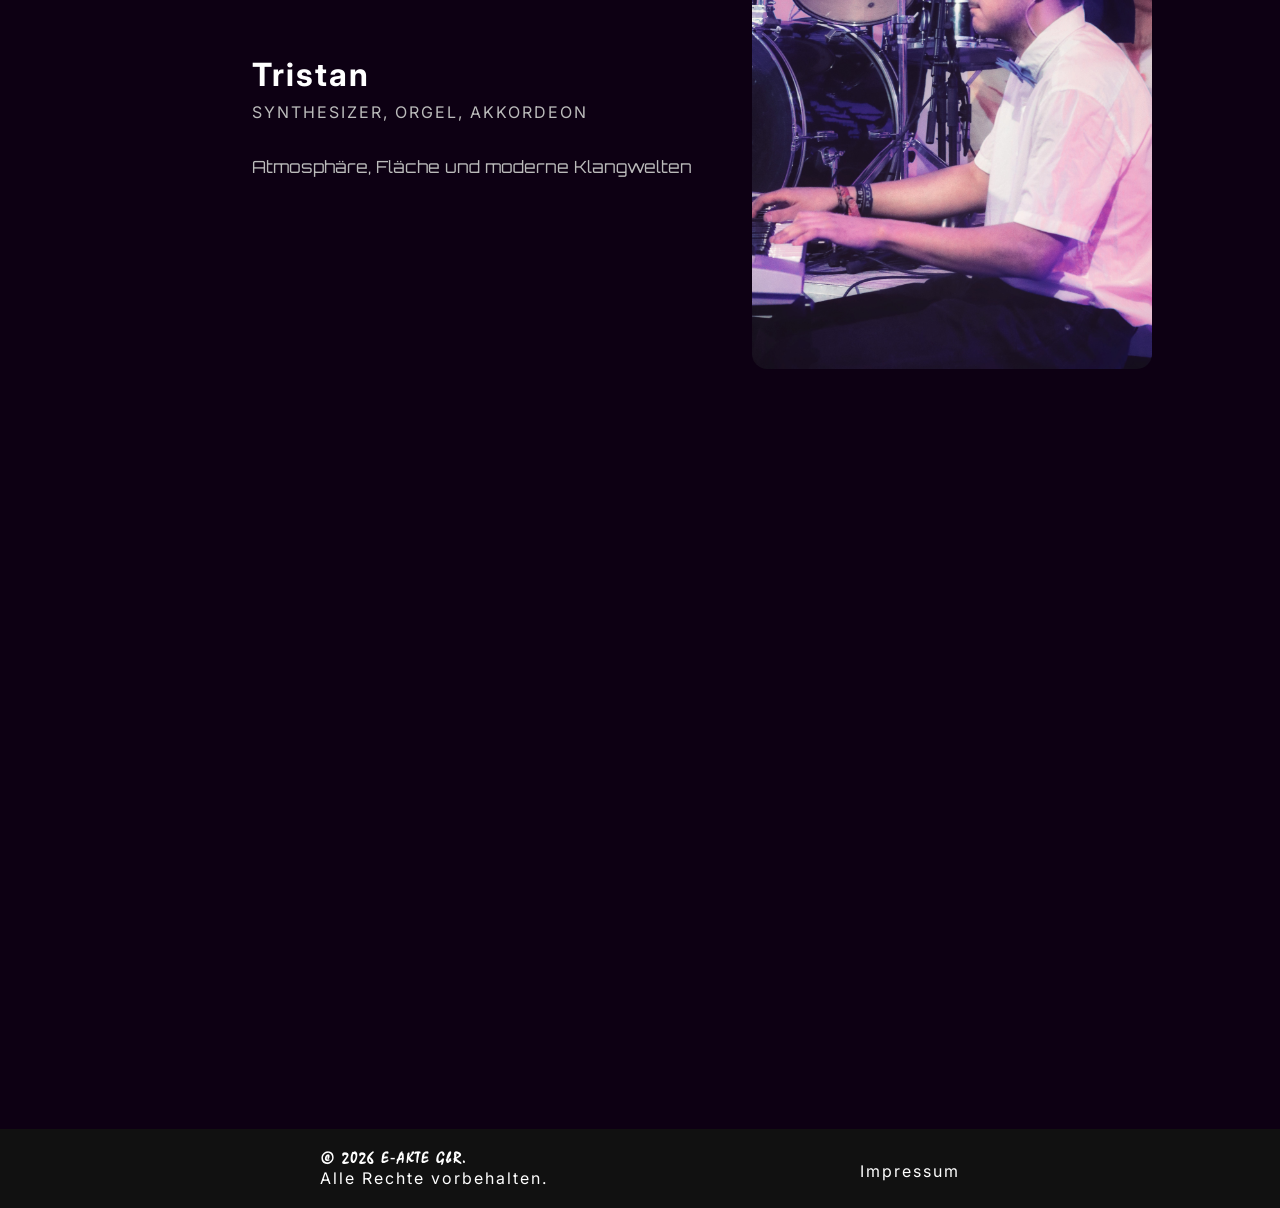
==== commit 04405b53: "v0.6" ====
--- a/about.html
+++ b/about.html
@@ -48,8 +48,8 @@
         <h2>Unsere Geschichte</h2>
         <p>
             Hey, wir sind die Band E&#8209;AKTE und wir freuen uns, dass du auf unserer Webseite 
-            gelandet bist. Gemeinsam Musik zu machen ist unser Traum und das Hobby, was uns 
-            verbindet. So haben wir uns im Januar 2025 das erste mal zur Probe getroffen, 
+            gelandet bist. Gemeinsam Musik zu machen ist unser Traum und das gemeinsame, verbindende Hobby. 
+            So haben wir uns im Januar 2025 das erste mal zur Probe getroffen, 
             um diesem Traum nachzugehen. Schnell war klar, dass es weiter gehen soll! 
             Wir hatten Freude an der Bandarbeit und es wurde fleißig geübt. Ziemlich genau 
             ein Jahr nach dem ersten Treffen stand es fest, wir wollen gemeinsam auftreten 
--- a/style.css
+++ b/style.css
@@ -1,15 +1,15 @@
+@font-face {
+    font-family: 'MistralCustom';
+    src: url('fonts/mistral.woff2') format('woff2'),
+         url('fonts/Mistral.ttf') format('truetype');
+    font-weight: normal;
+    font-style: normal;
+}
+
 * {
     margin: 0;
     padding: 0;
     box-sizing: border-box;
-}
-
-@font-face {
-    font-family: 'MistralCustom';
-    src: url('fonts/Mistral.woff2') format('woff2'),
-         url('fonts/Mistral.ttf') format('truetype');
-    font-weight: normal;
-    font-style: normal;
 }
 
 body {
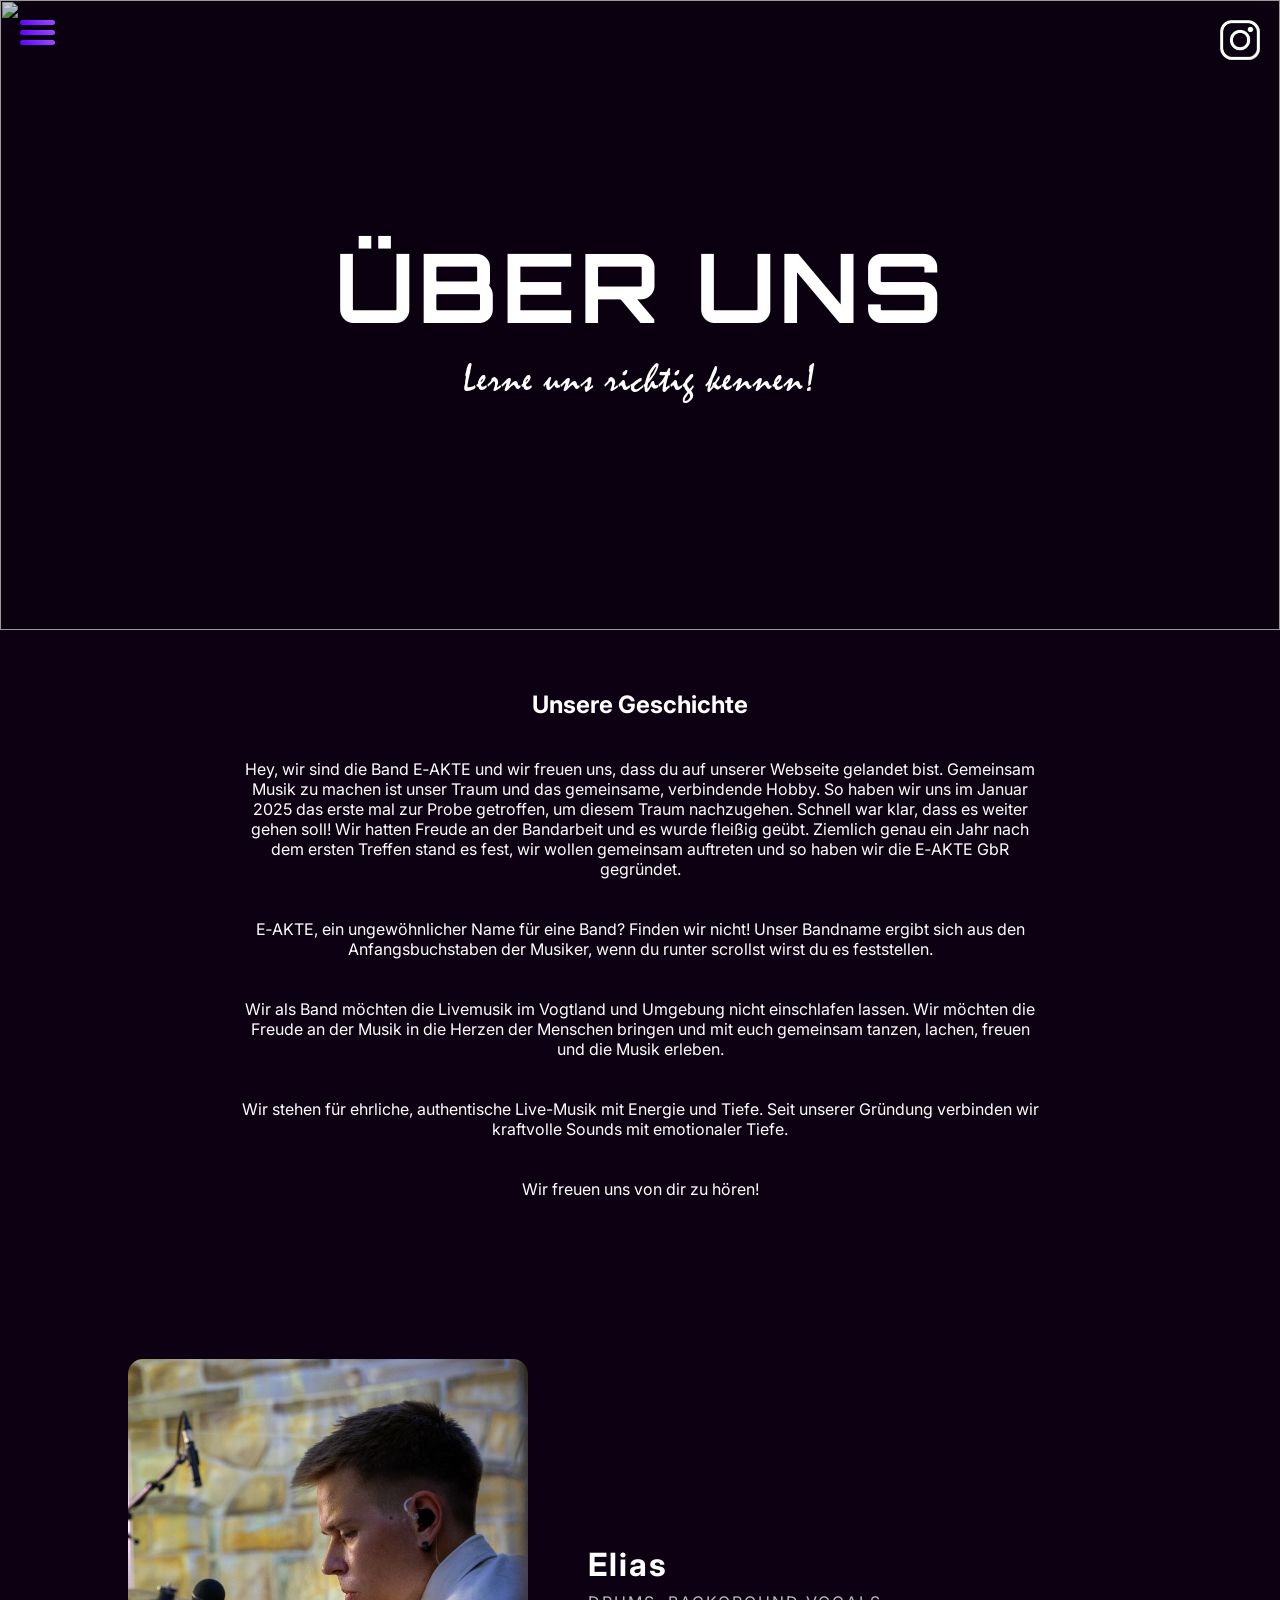
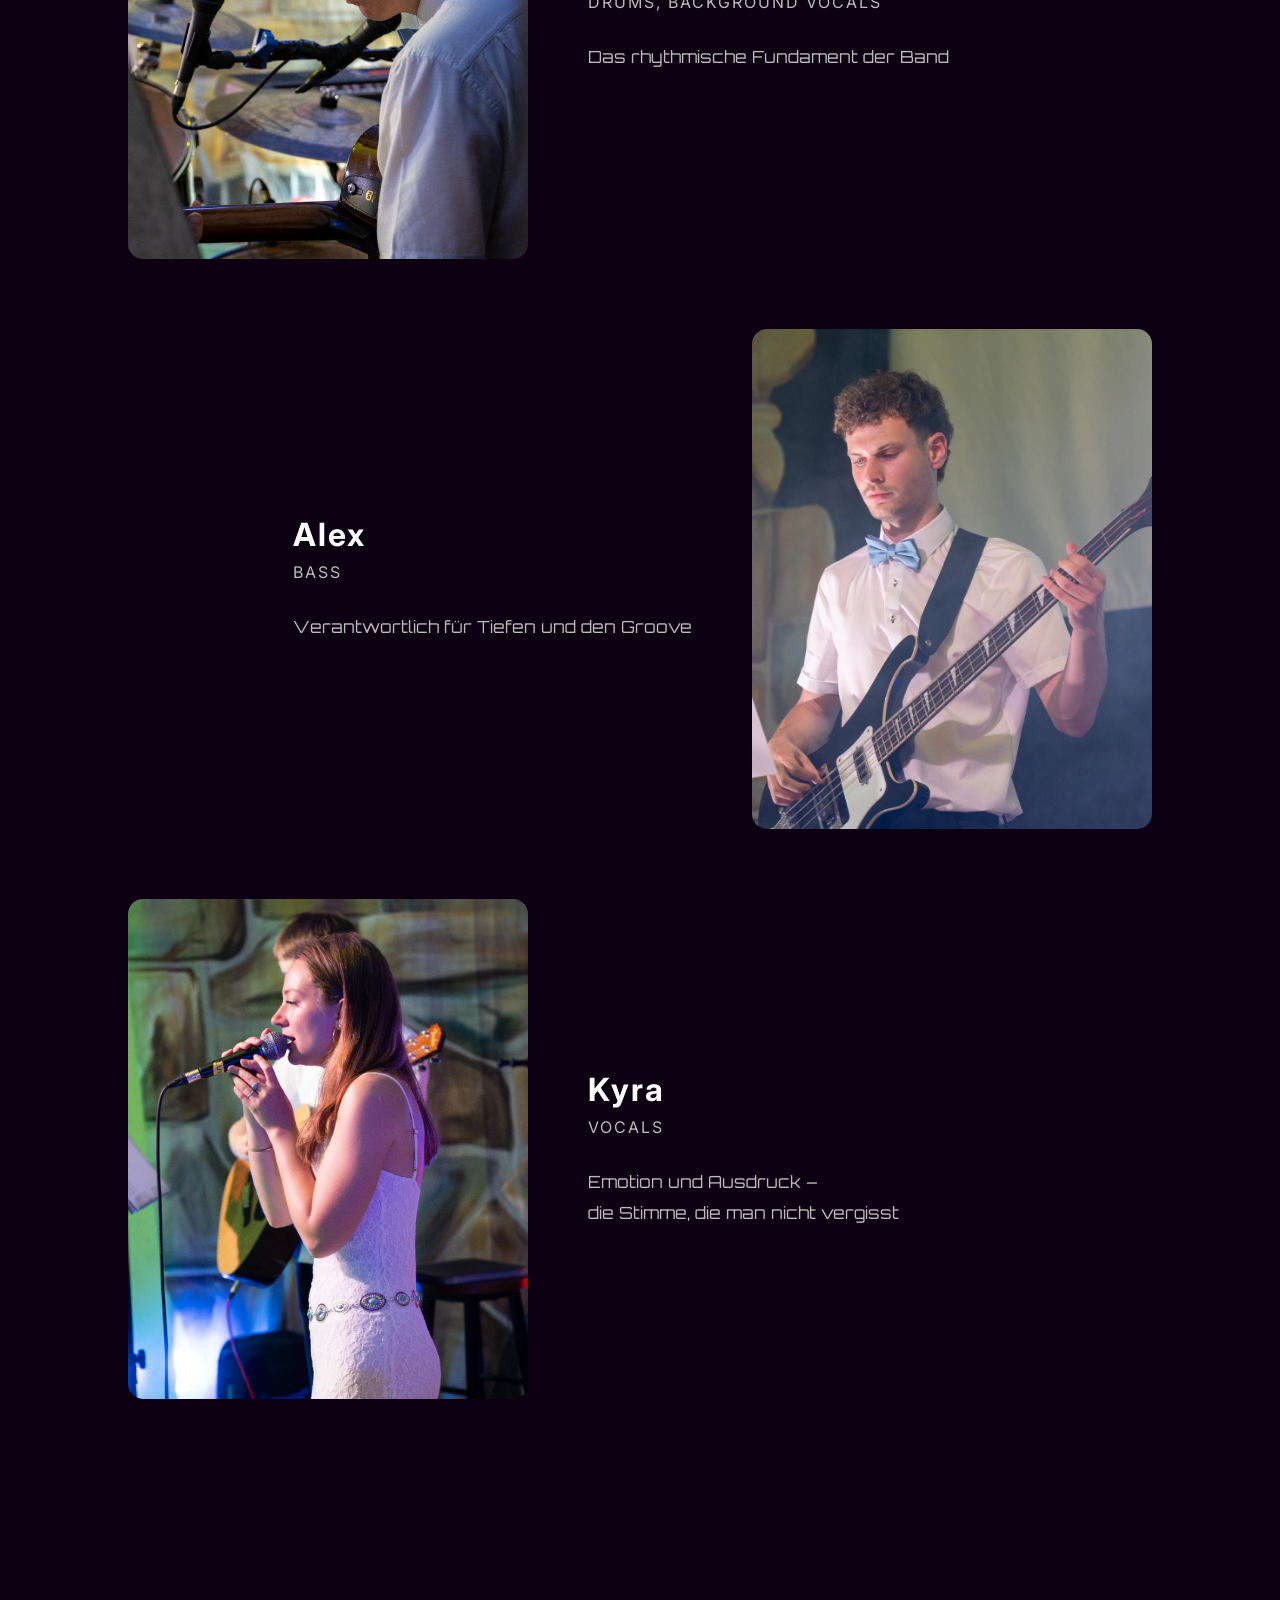
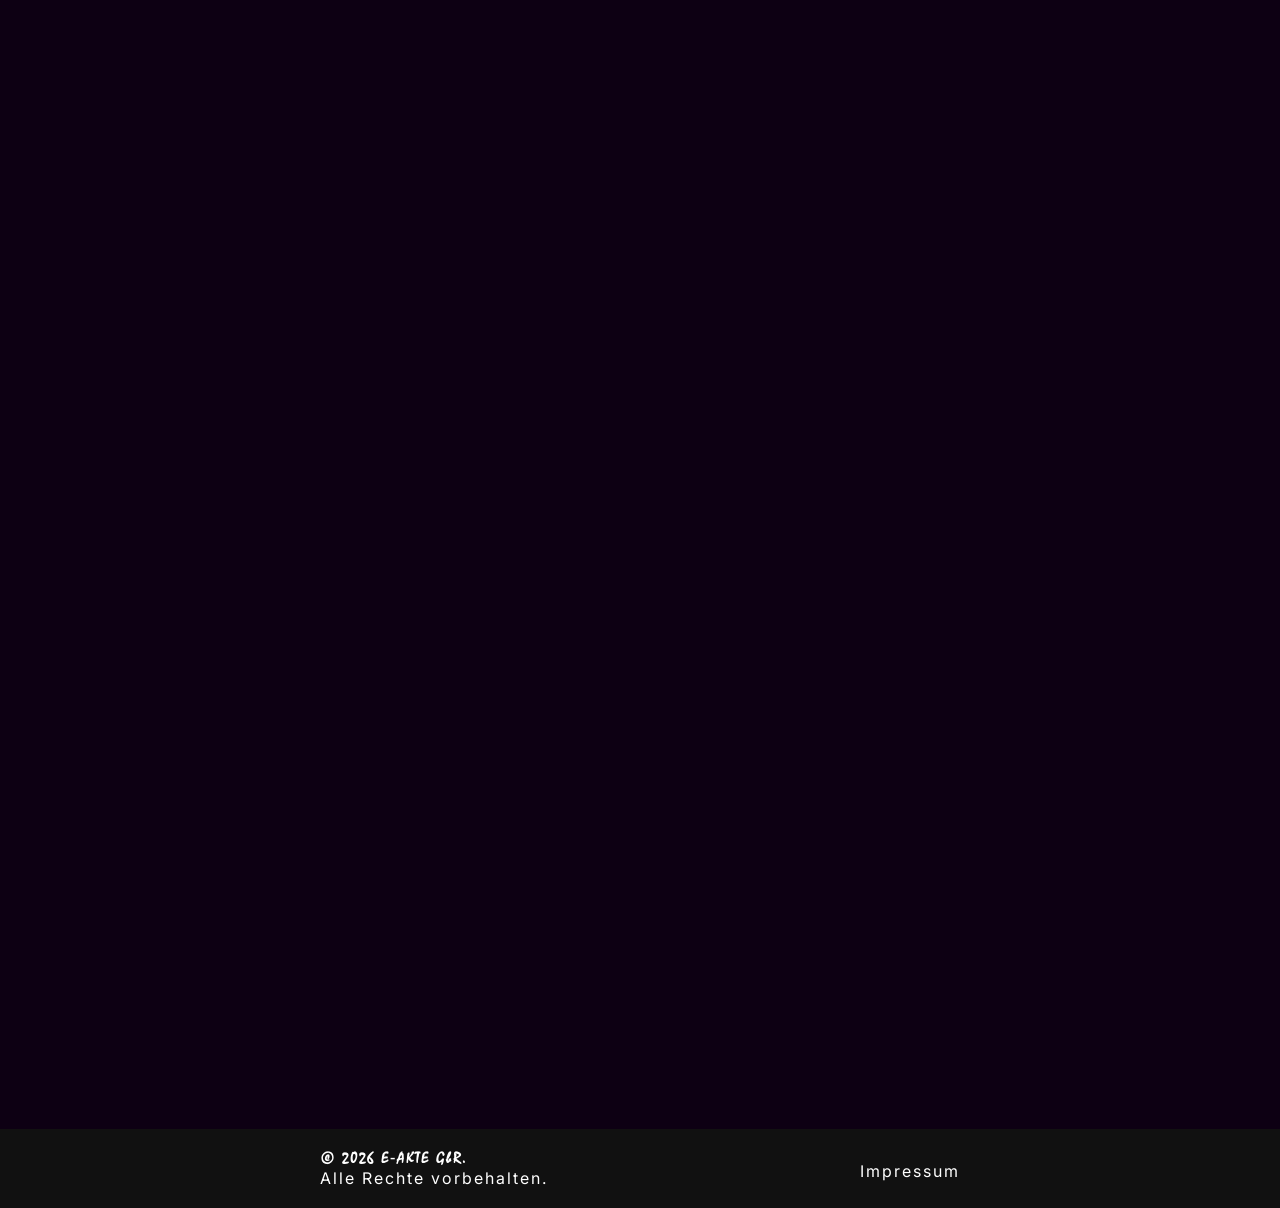
==== commit 9849b533: "v0.8" ====
--- a/about.html
+++ b/about.html
@@ -1,6 +1,7 @@
 <!DOCTYPE html>
 <html lang="de">
 <head>
+    <link rel="icon" type="image/png" href="/favicon.png">
     <link href="https://fonts.googleapis.com/css2?family=Orbitron:wght@500;700&family=Inter:wght@300;400;500&display=swap" rel="stylesheet">
     <meta charset="UTF-8">
     <meta name="viewport" content="width=device-width, initial-scale=1.0">
